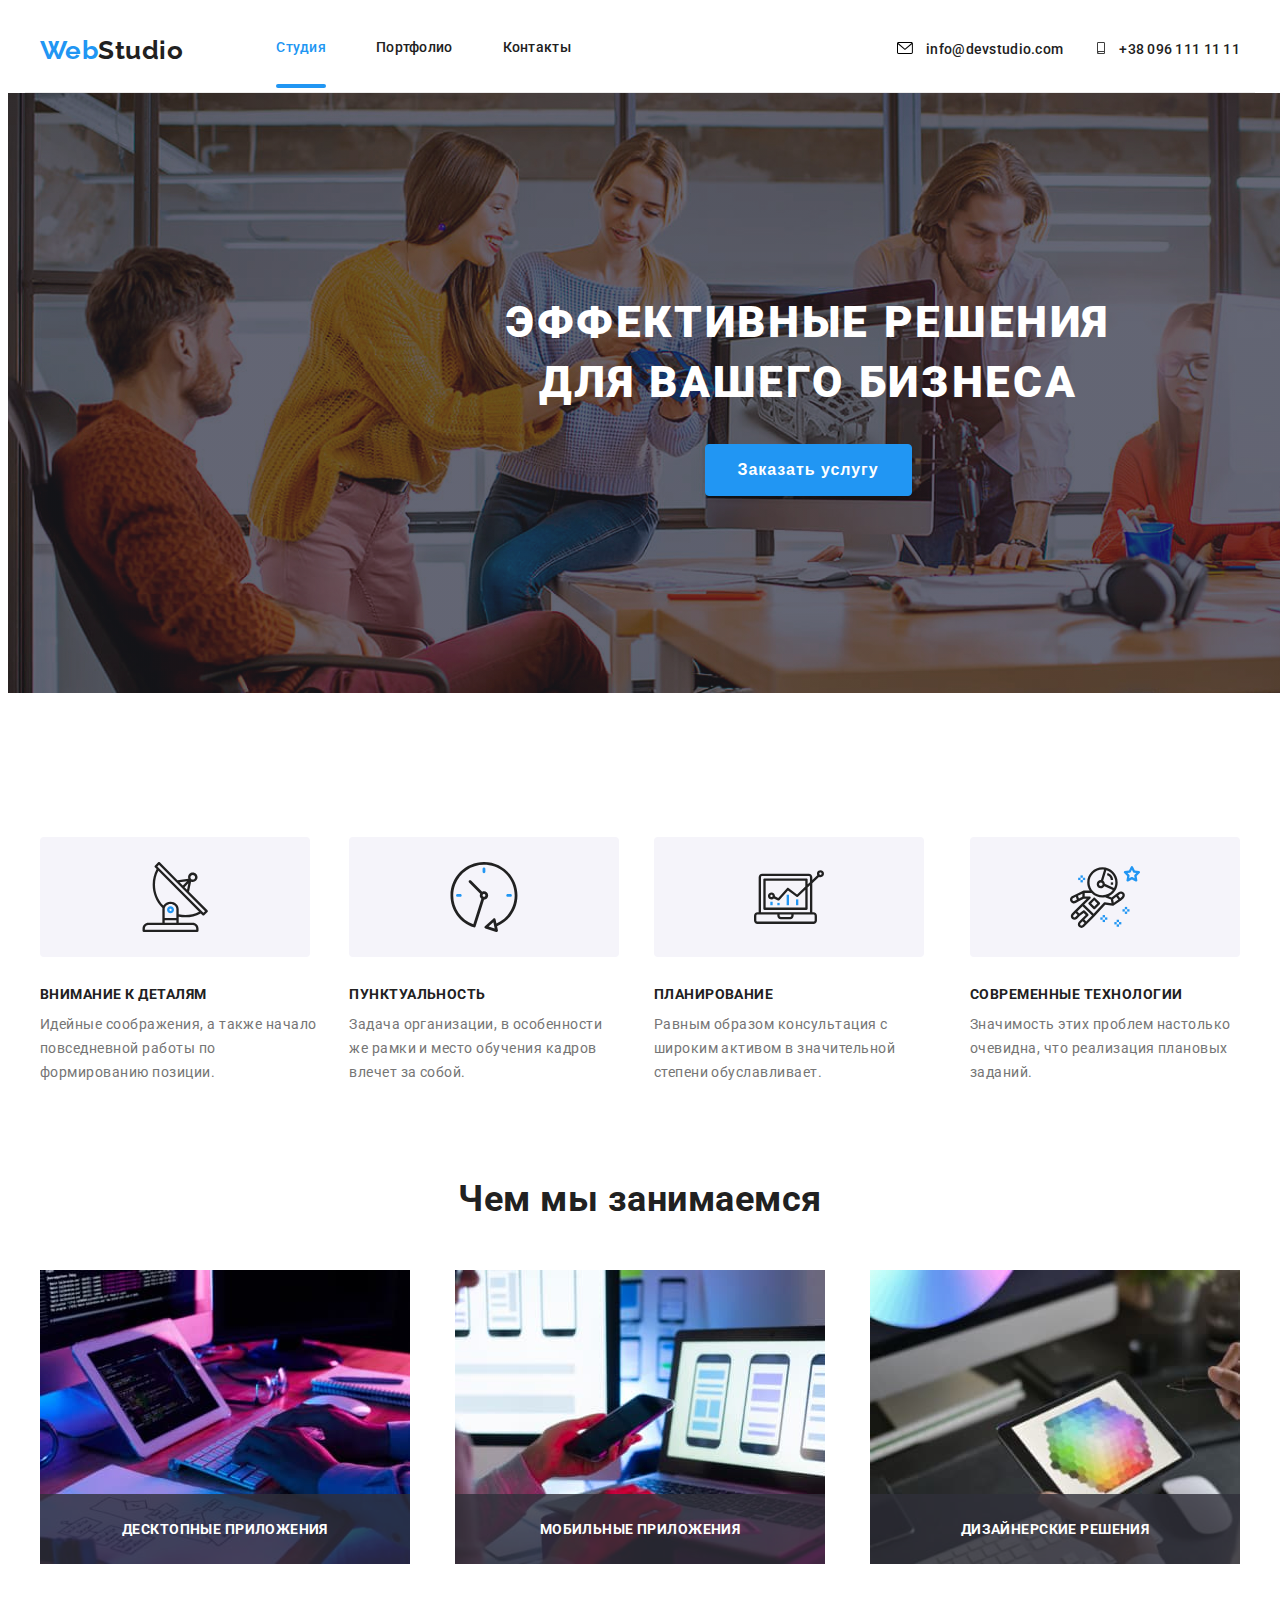
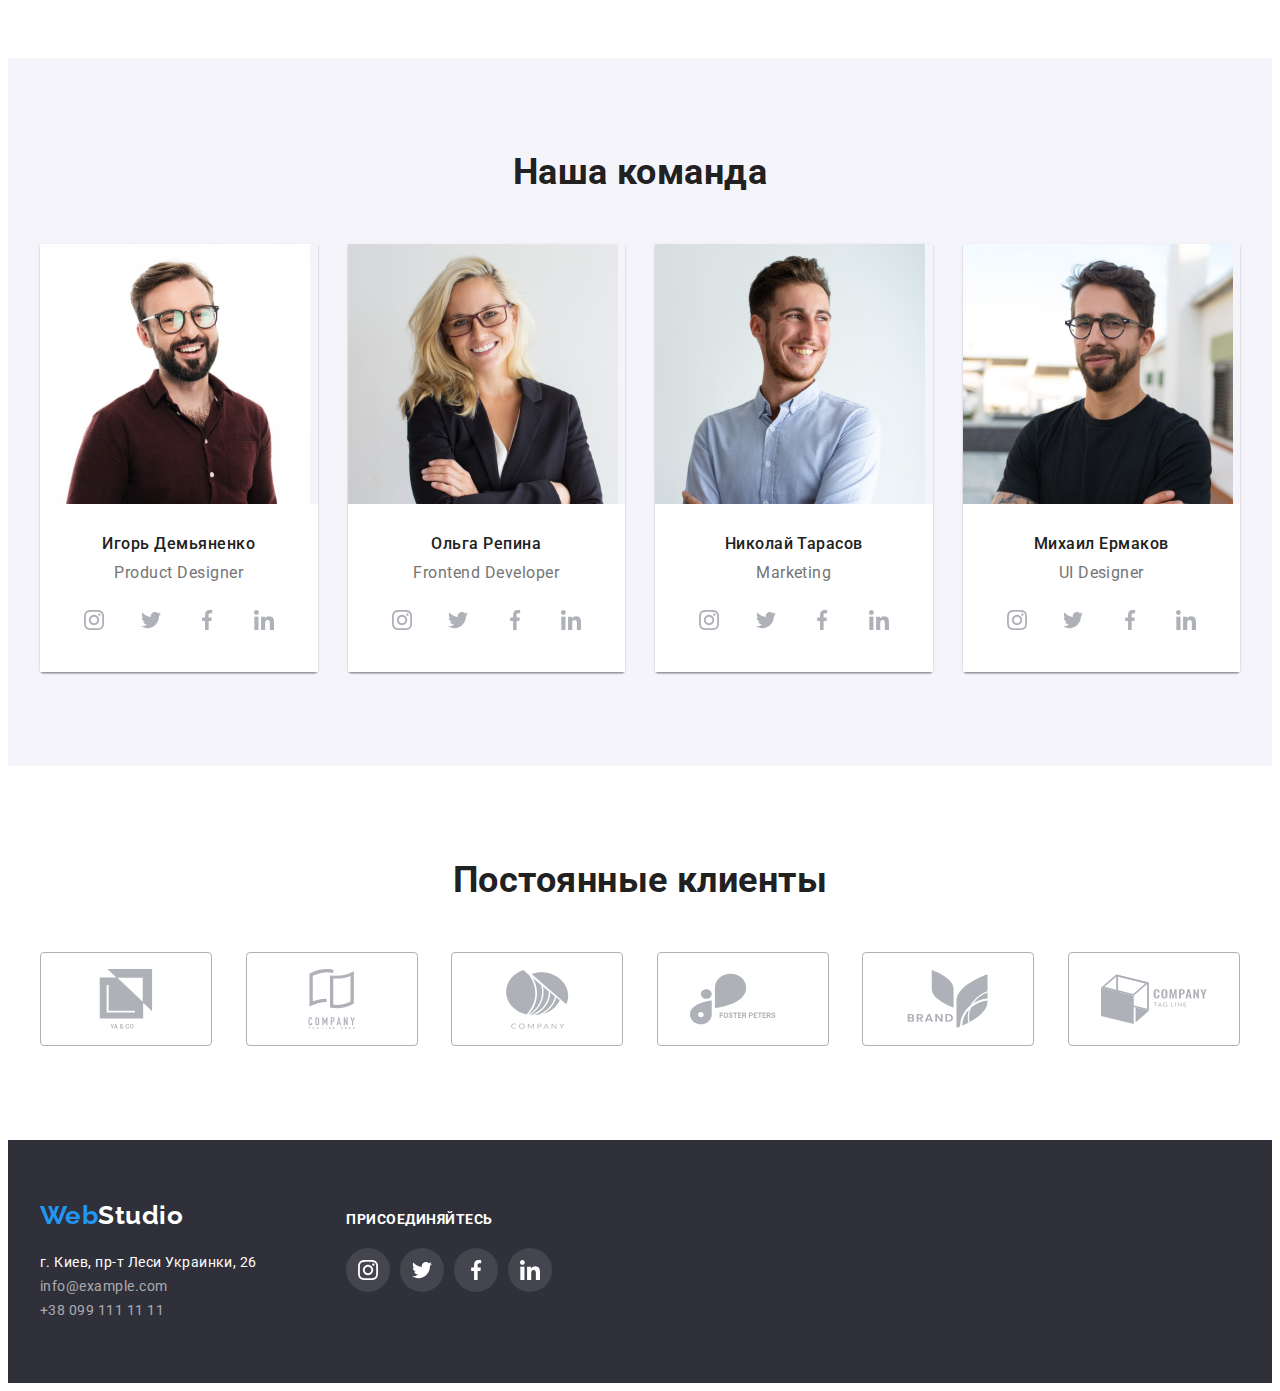
==== index.html @ 172efb6c "Copy previous files and activities section" ====
<!DOCTYPE html>
<html lang="ru">
<head>
    <meta charset="UTF-8">
    <meta http-equiv="X-UA-Compatible" content="IE=edge">
    <meta name="viewport" content="width=device-width, initial-scale=1.0">
    <title>Студия</title>
    <link rel="preconnect" href="https://fonts.gstatic.com">
    <link href="https://fonts.googleapis.com/css2?family=Raleway:wght@700&family=Roboto:wght@400;500;700;900&display=swap" rel="stylesheet">
    <link rel="stylesheet" href="https://cdnjs.cloudflare.com/ajax/libs/modern-normalize/1.0.0/modern-normalize.min.css" integrity="sha512-ISS7cAi1PEhQ8jnbJpJZMd29NlhNj4AWYyLOSp2CE/CsHxTCu+r+t0D2yoJudVrd0/8fTVPUVDzY5Tvli75u/g==" crossorigin="anonymous" />
    <link rel="stylesheet" href="./css/styles.css">
</head>
<body>
    <!-- ========HEADER======== -->
  <header class="head">
      <div class=" header-container container"> 
        <nav class="navigation">
            <a class= "logo link" href="/"><span class="logo-part">Web</span>Studio</a>
                <ul class="list-nav list">
                    <li class="list-nav-item"><a class="list-nav-link link current" href="#">Студия</a></li>
                    <li class="list-nav-item"><a class="list-nav-link link" href="./portfolio.html">Портфолио</a></li>
                    <li class="list-nav-item"><a class="list-nav-link link" href="#">Контакты</a></li>
                </ul>
        </nav>
        <ul class="contacts list">
        <li class="contacts-mail">
            <a class="contacts-link-mail link" href="mailto:info@devstudio.com">
            <svg class="header-icon">
            <use href="./images/icons.svg#icon-envelope"></use>
        </svg> info@devstudio.com
        </a></li>
        <li class="contacts-tel"><a class="contacts-link-tel link" href="tel:+380961111111">
            <svg class="header-icon">
                <use href="./images/icons.svg#icon-smartphone"></use>
            </svg>+38 096 111 11 11
        </a></li>
        </ul>
      </div>
  </header>  
  <main>
    <section class="hero-section section-title">
        <div class="hero-container">
            <h1 class="hero-title">Эффективные решения<br> для вашего бизнеса</h1>
            <button class="hero-button" type="button">Заказать услугу</button>
        </div>
    </section>
<!-- ========ADVANTAGES======== -->
<section class="advantages section">
    <div class="advantages-container container">
        <h2 class="section-title visually-hidden">Преимущества</h2>
        <ul class="advantages-list list">
            <li class="advantages-list-item">
                <div class="advantages-list-container">
                    <svg class="advantages-icon">
                        <use href="./images/icons.svg#icon-antenna"></use>
                    </svg>
                </div>
                <h3 class="advantages-title">Внимание к деталям</h3>
                <p class="advantages-content">
                    Идейные соображения, а также начало повседневной работы по формированию позиции.
                </p>
            </li>
            <li class="advantages-list-item">
                <div class="advantages-list-container">
                    <svg class="advantages-icon">
                        <use href="./images/icons.svg#icon-clock"></use>
                    </svg>
                </div>
                <h3 class="advantages-title">Пунктуальность</h3>
                <p class="advantages-content">
                    Задача организации, в особенности же рамки и место обучения кадров влечет за собой. 
                </p>
            </li>
            <li class="advantages-list-item">
                <div class="advantages-list-container">
                    <svg class="advantages-icon">
                        <use href="./images/icons.svg#icon-diagram"></use>
                    </svg>
                </div>
                <h3 class="advantages-title">Планирование</h3>
                <p class="advantages-content">
                    Равным образом консультация с широким активом в значительной степени обуславливает. 
                </p>
            </li>
            <li class="advantages-list-item">
                <div class="advantages-list-container">
                    <svg class="advantages-icon">
                        <use href="./images/icons.svg#icon-astronaut"></use>
                    </svg>
                </div>
                <h3 class="advantages-title">Современные технологии</h3>
                <p class="advantages-content">
                    Значимость этих проблем настолько очевидна, что реализация плановых заданий.  
                </p>
            </li>
        </ul>
    </div>
</section>
<!-- ========ACTIVITIES======== -->
<section class="activities section">
    <div class="activities-container container">
        <h2 class="section-title">Чем мы занимаемся</h2>
    <ul class="activities-list list">
        <li class="activities-list-item">
            <img src="./images/activities/box1.jpg" alt="Написание программного кода" width="370" height="294">
            <h3 class="activities-list-title">Десктопные приложения</h3>
        </li>
        <li class="activities-list-item">
            <img src="./images/activities/box2.jpg" alt="Работа над стилизацией сайта" width="370" height="294">
            <h3 class="activities-list-title">Мобильные приложения</h3>
        </li>
        <li class="activities-list-item">
            <img src="./images/activities/box3.jpg" alt="Подбор цвета на планшете" width="370" height="294">
            <h3 class="activities-list-title">Дизайнерские решения</h3>
        </li>
    </ul>
    </div>
</section>
<!-- ========TEAM======== -->
<section class="team section">
    <div class="team-container container">
        <h2 class="section-title">Наша команда</h2>
    <ul class="team-list list">
        <li class="team-list-item">
            <img class="team-img" src="./images/team/igor-demyanenko.jpg" alt="Игорь Демьяненко" width="270" height="260">
            <div class="team-card">
                <h3 class="team-title">Игорь Демьяненко</h3>
                <p class="team-description" lang="en">Product Designer</p>
                <ul class="team-social-list list">
                    <li class="team-social-list-item">
                        <a href="" class="team-social-list-link link">
                            <svg class="team-social-list-icon">
                                <use href="./images/icons.svg#icon-instagram"></use>
                            </svg>
                        </a>
                    </li>
                    <li class="team-social-list-item">
                        <a href="" class="team-social-list-link link">
                            <svg class="team-social-list-icon">
                                <use href="./images/icons.svg#icon-twitter"></use>
                            </svg>
                        </a>
                    </li>
                    <li class="team-social-list-item">
                        <a href="" class="team-social-list-link link">
                            <svg class="team-social-list-icon">
                                <use href="./images/icons.svg#icon-facebook"></use>
                            </svg>
                        </a>
                    </li>
                    <li class="team-social-list-item">
                        <a href="" class="team-social-list-link link">
                            <svg class="team-social-list-icon">
                                <use href="./images/icons.svg#icon-linkedin"></use>
                            </svg>
                        </a>
                    </li>
                </ul>
            </div>
        </li>
        <li class="team-list-item">
            <img class="team-img" src="./images/team/olga-repina.jpg" alt="Ольга Репина" width="270" height="260">
            <div class="team-card">
                <h3 class="team-title">Ольга Репина</h3>
                <p class="team-description" lang="en">Frontend Developer</p>
                <ul class="team-social-list list">
                    <li class="team-social-list-item">
                        <a href="" class="team-social-list-link link">
                            <svg class="team-social-list-icon">
                                <use href="./images/icons.svg#icon-instagram"></use>
                            </svg>
                        </a>
                    </li>
                    <li class="team-social-list-item">
                        <a href="" class="team-social-list-link link">
                            <svg class="team-social-list-icon">
                                <use href="./images/icons.svg#icon-twitter"></use>
                            </svg>
                        </a>
                    </li>
                    <li class="team-social-list-item">
                        <a href="" class="team-social-list-link link">
                            <svg class="team-social-list-icon">
                                <use href="./images/icons.svg#icon-facebook"></use>
                            </svg>
                        </a>
                    </li>
                    <li class="team-social-list-item">
                        <a href="" class="team-social-list-link link">
                            <svg class="team-social-list-icon">
                                <use href="./images/icons.svg#icon-linkedin"></use>
                            </svg>
                        </a>
                    </li>
                </ul>
            </div>    
        </li>
        <li class="team-list-item">
            <img class="team-img" src="./images/team/nicolay-tarasov.jpg" alt="Николай Тарасов" width="270" height="260">
            <div class="team-card">
                <h3 class="team-title">Николай Тарасов</h3>
                <p class="team-description" lang="en">Marketing</p>
                <ul class="team-social-list list">
                    <li class="team-social-list-item">
                        <a href="" class="team-social-list-link link">
                            <svg class="team-social-list-icon">
                                <use href="./images/icons.svg#icon-instagram"></use>
                            </svg>
                        </a>
                    </li>
                    <li class="team-social-list-item">
                        <a href="" class="team-social-list-link link">
                            <svg class="team-social-list-icon">
                                <use href="./images/icons.svg#icon-twitter"></use>
                            </svg>
                        </a>
                    </li>
                    <li class="team-social-list-item">
                        <a href="" class="team-social-list-link link">
                            <svg class="team-social-list-icon">
                                <use href="./images/icons.svg#icon-facebook"></use>
                            </svg>
                        </a>
                    </li>
                    <li class="team-social-list-item">
                        <a href="" class="team-social-list-link link">
                            <svg class="team-social-list-icon">
                                <use href="./images/icons.svg#icon-linkedin"></use>
                            </svg>
                        </a>
                    </li>
                </ul>
            </div>    
        </li>
        <li class="team-list-item">
            <img class="team-img" src="./images/team/mihail-ermakov.jpg" alt="Михаил Ермаков" width="270" height="260">
            <div class="team-card">
                <h3 class="team-title">Михаил Ермаков</h3>
                <p class="team-description" lang="en">UI Designer</p>
                <ul class="team-social-list list">
                    <li class="team-social-list-item">
                        <a href="" class="team-social-list-link link">
                            <svg class="team-social-list-icon">
                                <use href="./images/icons.svg#icon-instagram"></use>
                            </svg>
                        </a>
                    </li>
                    <li class="team-social-list-item">
                        <a href="" class="team-social-list-link link">
                            <svg class="team-social-list-icon">
                                <use href="./images/icons.svg#icon-twitter"></use>
                            </svg>
                        </a>
                    </li>
                    <li class="team-social-list-item">
                        <a href="" class="team-social-list-link link">
                            <svg class="team-social-list-icon">
                                <use href="./images/icons.svg#icon-facebook"></use>
                            </svg>
                        </a>
                    </li>
                    <li class="team-social-list-item">
                        <a href="" class="team-social-list-link link">
                            <svg class="team-social-list-icon">
                                <use href="./images/icons.svg#icon-linkedin"></use>
                            </svg>
                        </a>
                    </li>
                </ul>
            </div>   
        </li>
    </ul>
    </div>
</section>
<!-- ========CUSTOMERS======== -->
<section class="customers section">
    <div class="customers-container container">
        <h2 class="section-title">Постоянные клиенты</h2>
        <ul class="customers-list list">
            <li class="customers-list-item">
                <a class="customers-list-link link" href="">
                    <svg class="customers-icon">
                        <use href="./images/icons.svg#icon-yaco"></use>
                    </svg>
                </a>
            </li>
            <li class="customers-list-item">
                <a class="customers-list-link link" href="">
                    <svg class="customers-icon">
                        <use href="./images/icons.svg#icon-company"></use>
                    </svg>
                </a>
            </li>
            <li class="customers-list-item">
                <a class="customers-list-link link" href="">
                    <svg class="customers-icon">
                        <use href="./images/icons.svg#icon-second-company"></use>
                    </svg>
                </a>
            </li>
            <li class="customers-list-item">
                <a class="customers-list-link link" href="">
                    <svg class="customers-icon">
                        <use href="./images/icons.svg#icon-foster-peters"></use>
                    </svg>
                </a>
            </li>
            <li class="customers-list-item">
                <a class="customers-list-link link" href="">
                    <svg class="customers-icon">
                        <use href="./images/icons.svg#icon-brand"></use>
                    </svg>
                </a>
            </li>
            <li class="customers-list-item">
                <a class="customers-list-link link" href="">
                    <svg class="customers-icon">
                        <use href="./images/icons.svg#icon-fifth-company"></use>
                    </svg>
                </a>
            </li>
        </ul>
    </div>
</section>
  </main>
  <!-- ========FOOTER======== -->
<footer class="footer">
    <div class="footer-container container">
        <div class="footer-address">
            <a class="logo link" href="/"><span class="logo-part">Web</span>Studio</a>
        <address >
            <ul class="footer-list list">
            <li class="footer-list-item"><a class="footer-link link" href="https://goo.gl/maps/XbboEhRKCto5ykin6" target="_blank" rel="noopener noreferrer">г. Киев, пр-т Леси Украинки, 26</a></li>
            <li class="footer-list-item"><a class="footer-link-mail link" href="mailto:info@example.com">info@example.com</a></li>
            <li class="footer-list-item"><a class="footer-link-tel link" href="tel:+380991111111">+38 099 111 11 11</a></li>
            </ul>
        </address>
        </div>
        <div class="footer-social-list-container">
            <h2 class="footer-social-list-title">Присоединяйтесь</h2>
            <ul class="footer-social-list list">
                <li class="footer-social-list-item">
                    <a href="" class="footer-social-list-link">
                        <svg class="social-link-icon">
                            <use href="./images/icons.svg#icon-instagram"></use>
                        </svg>
                    </a>
                </li>
                <li class="footer-social-list-item">
                    <a href="" class="footer-social-list-link">
                        <svg class="social-link-icon">
                            <use href="./images/icons.svg#icon-twitter"></use>
                        </svg>
                    </a>
                </li>
                <li class="footer-social-list-item">
                    <a href="" class="footer-social-list-link">
                        <svg class="social-link-icon">
                            <use href="./images/icons.svg#icon-facebook"></use>
                        </svg>
                    </a>
                </li>
                <li class="footer-social-list-item">
                    <a href="" class="footer-social-list-link">
                        <svg class="social-link-icon">
                            <use href="./images/icons.svg#icon-linkedin"></use>
                        </svg>
                    </a>
                </li>
            </ul>
        </div>
    </div>
</footer>
</body>
</html>
---- css/styles.css ----
/* ========RESET======== */
h1,
h2,
h3,
h4,
h5,
h6,
p {
  margin-top: 0;
  margin-bottom: 0;
}

ul,
ol {
  margin-top: 0;
  margin-bottom: 0;
  padding-left: 0;
}

img {
  display: block;
}
/* ========BODY======== */
body {
    font-family: 'Roboto', sans-serif;
    color: var(--main-text-color);
    letter-spacing: 0.03em;
}
/* ========VARIABLES======== */
:root {
    --brand-color: #2196F3;
    --main-text-color: #212121;
    --additional-text-color: #757575;
    --main-background-color: #FFFFFF;
    --additional-background-color: #F5F4FA;
    --temporary-background-color: #2F303A;
}

/* ========COMPONENTS======== */
.container {
    width: 1200px;
    margin: 0 auto;
    padding: 0px 15px;
}
.link {
    text-decoration: none;
    color: var(--main-text-color);
}
.list {
    list-style: none;
}
.section:not(.activities) {
    padding-top: 94px;
    padding-bottom: 94px;
}
.section-title {
    font-weight: 700;
    font-size: 36px;
    line-height: 1.16;
    color: var(--main-text-color);
    text-align: center;
}
.projects-title {
    font-size: 18px;
    line-height: 2;
    letter-spacing: 0.06em;
    color: var(--main-text-color);
}
.projects-description {
    font-size: 16px;
    line-height: 1.88;
    color: var(--additional-text-color);
}
/* ========END COMPONENTS======== */

/* ========HEADER======== */

.logo {
    font-family: Raleway, sans-serif;
    font-weight: 700;
    font-size: 26px;
    line-height: 1.19;
    color: var(--main-text-color);
    cursor: pointer;

    margin-right: 93px;
}
.logo-part {
    color: var(--brand-color);
}
.navigation{
display: flex;
align-items: center;
}
.list-nav{
    display: flex;
    min-width: 294px;
    padding: 32px 0px;
}
.list-nav-item .current::after {
   content: "";
   display: block;
   width: auto;
   height: 4px;
   border-radius: 2px;
   position: relative;
   top: 28px;
   background-color: var(--brand-color);

}
.list-nav-item:not(:last-child) {
    margin-right: 50px;
}
.list-nav .current {
    color: var(--brand-color);
}
.list-nav,
.contacts {
    font-weight: 500;
    font-size: 14px;
    line-height: 1.14;
    letter-spacing: 0.02em;
}
.list-nav-link:hover,
.list-nav-link:focus {
    color:var(--brand-color);
}
.header-icon{
    width: 16px;
    height: 12px;
    margin-right: 10px;
}
.contacts{
    display: flex;
}
.contacts-mail{
    margin-right: 30px;
}
.contacts-link-mail:hover,   
.contacts-link-mail:focus, 
.header-icon:hover,
.header-icon:focus {
    color:var(--brand-color);
    fill: var(--brand-color);
}
.contacts-link-tel:hover,   
.contacts-link-tel:focus, 
.header-icon:hover,
.header-icon:focus {
    color:var(--brand-color);
    fill: var(--brand-color);
}
.header-container{
    display: flex;
    align-items: center;
    justify-content: space-between;
    border-bottom: 1px solid #ECECEC;
}
/* ========END HEADER======== */

/* ========HERO======== */
.hero-section{
    margin: 0 auto;
    width: 1600px;
    height: 600px;
    background-color: #C4C4C4;
    background-image: linear-gradient(
        rgba(47, 48, 58, 0.4),
        rgba(47, 48, 58, 0.4)
    ),
    url("../images/Img-hero.jpg");
    background-size: cover;
}
.hero-title {
    font-weight: 900;
    font-size: 44px;
    line-height: 1.36;
    letter-spacing: 0.06em;
    text-transform: uppercase;
    color: var(--main-background-color);
    margin-bottom: 30px;
}
.hero-button {
    font-weight: 700;
    font-size: 16px;
    line-height: 1.87;
    text-align: center;
    letter-spacing: 0.06em;
    background: var(--brand-color);
    box-shadow: 0px 4px 4px rgba(0, 0, 0, 0.15);
    border: 1px solid;
    border-color: var(--brand-color);
    border-radius: 4px;
    padding: 10px 32px;
    color: var(--main-background-color);
    cursor: pointer;
}
.hero-container {
    padding-top: 200px;
    padding-bottom: 200px;
}
/* ========END HERO======== */

/* ========ADVANTAGES======== */
.visually-hidden {
    position: absolute;
    width: 1px;
    height: 1px;
    margin: -1px;
    border: 0;
    padding: 0;
    
    white-space: nowrap;
    clip-path: inset(100%);
    clip: rect(0 0 0 0);
    overflow: hidden;
  }
.advantages-list-container {
    display: flex;
    width: 270px;
    height: 120px;
    justify-content: center;
    align-items: center;
    margin-bottom: 30px;
    background-color: #F5F4FA;
    border-radius: 4px;
}
.advantages-icon {
    width: 70px;
    height: 70px;
}
.advantages-title {
    font-weight: 700;
    font-size: 14px;
    line-height: 1.14;
    text-transform: uppercase;
    margin-bottom: 10px;
    color: var(--main-text-color);
}
.advantages-content {
    font-size: 14px;
    line-height: 1.71;
    color: var(--additional-text-color);
}
.advantages-list {
    display: flex;
}
.advantages-list-item:not(:last-child) {
    margin-right: 30px;
}
/* ======== END ADVANTAGES======== */

/* ========ACTIVITIES======== */
.activities {
    padding-bottom: 94px;
}
.activities-list {
    display: flex;
    justify-content: space-between;
    margin-top: 50px;
}
.activities-list-item {
    position: relative;
}
.activities-list-title {
    text-align: center;
    text-transform: uppercase;
    padding-top: 27px;
    padding-bottom: 27px;
    font-weight: 700;
    font-size: 14px;
    line-height: 1.17;
    letter-spacing: 0.03em;

    position: absolute;
    bottom: 0px;
    left: 0px;
    right: 0px;

    background-color: rgba(47, 48, 58, 0.8);
    color: var(--main-background-color);
}
/* ========END ACTIVITIES======== */

/* ========TEAM======== */
.team {
    background-color: var(--additional-background-color);
}
.team-list {
    display: flex;
    flex-wrap: wrap;
    margin-top: -30px;
    margin-left: -30px;
}
.team-list-item {
    margin-top: 30px;
    margin-left: 30px;
    flex-basis: calc((100% - 120px) / 4);
    box-shadow: 0px 1px 3px rgba(0, 0, 0, 0.12), 0px 1px 1px rgba(0, 0, 0, 0.14), 0px 2px 1px rgba(0, 0, 0, 0.2);
    border-radius: 0px 0px 4px 4px;
}
.team-card {
    text-align: center;
    padding-left: 32px;
    padding-right: 32px;
    background-color: var(--main-background-color);
}
.team-title {
    font-weight: 500;
    font-size: 16px;
    line-height: 1.19;
    color: var(--main-text-color);
    padding-top: 30px;
    margin-bottom: 10px;
}
.team-description {
    font-size: 16px;
    line-height: 1.19;
    color: var(--additional-text-color);
    margin-bottom: 16px;
}
.team-social-list {
    display: flex;
    justify-content: space-between;
    padding-bottom: 30px;
}
.team-social-list-link {
    display: flex;
    justify-content: center;
    align-items: center;
    width: 44px;
    height: 44px;
    background-color: transparent;
    border-radius: 50%;
}
.team-social-list-link:hover,
.team-social-list-link:focus {
    background-color: var(--brand-color);
}
.team-social-list-link:hover .team-social-list-icon,
.team-social-list-link:focus .team-social-list-icon{
    fill: var(--main-background-color);
}
.team-social-list-icon {
    width: 20px;
    height: 20px;
    fill: #AFB1B8;
}

.section-title {
    margin-bottom: 50px;
}
/* ========END TEAM======== */

/* ========CUSTOMERS======== */
.customers-list {
    display: flex;
    justify-content: space-between;
}
.customers-list-link {
    display: flex;
    width: 170px;
    height: 92px;
    justify-content: center;
    align-items: center;
    border: 1px solid #AFB1B8;
    border-radius: 4px;
}
.customers-list-link:hover,
.customers-list-link:focus {
    border: 1px solid var(--brand-color);
}
.customers-list-link:hover .customers-icon,
.customers-list-link:focus .customers-icon {
    fill: var(--brand-color);
}
.customers-icon {
    width: 106px;
    height: 60px;
    fill: #AFB1B8;
}
/* ========END CUSTOMERS======== */

/* ========PORTFOLIO======== */
.filter {
    display: flex;
    justify-content: center;
    margin-bottom: 50px;
}
.filter-buttons {
    font-family: inherit;
    font-style: normal;
    font-weight: 500;
    font-size: 16px;
    line-height: 1.62;
    text-align: center;
    letter-spacing: 0.03em;
    background-color: var(--additional-background-color);
    color: var(--main-text-color);
    padding: 6px 22px;
    border-radius: 4px;
    border: 1px transparent;
}
.filter-buttons:not(:last-child) {
    margin-right: 8px;
}
.filter-buttons:hover,
.filter-buttons:focus { 
    background-color: var(--brand-color);
    color:var(--main-background-color); 
    box-shadow: 0px 3px 1px rgba(0, 0, 0, 0.1), 0px 1px 2px rgba(0, 0, 0, 0.08), 0px 2px 2px rgba(0, 0, 0, 0.12);
    border-radius: 4px;
}
.projects:hover,
.projects:focus {
    box-shadow: 0px 1px 1px rgba(0, 0, 0, 0.12), 0px 4px 4px rgba(0, 0, 0, 0.06), 1px 4px 6px rgba(0, 0, 0, 0.16);
}
.projects-card {
    padding: 20px 24px;
    background: var(--main-background-color);
    border: 1px solid #EEEEEE;
}
.projects-title {
    margin-bottom: 4px;
}
.all {
    display: flex;
    flex-wrap: wrap;
    margin-top: -30px;
    margin-left: -30px;
}
.all-item {
    margin-top: 30px;
    margin-left: 30px;
    flex-basis: calc((100% - 90px) / 3);
}
/* ========END PORTFOLIO======== */

/* ========FOOTER======== */
.footer-address {
    margin-right: 70px;
}
.footer .logo {
    color: var(--main-background-color);
}
.footer-list {
    margin-top: 20px;
}
.footer-link {
    color: var(--main-background-color);
    font-size: 14px;
    font-style: normal;
    line-height: 1.71;
}
.footer-link:hover,
.footer-link:focus {
    color:var(--brand-color);
}
.footer-link-mail,
.footer-link-tel {
    font-style: normal;
    font-size: 14px;
    line-height: 1.71;
    color: rgba(255, 255, 255, 0.6);
}
.footer {
    background-color: var(--temporary-background-color);
}
.footer-container {
    display: flex;
    align-items: baseline;
    padding-top: 60px;
    padding-bottom: 60px;
}
.footer-social-list-container {
    width: 206px;
    height: 80px;
}
.footer-social-list-title {
    font-style: normal;
    font-weight: 700;
    font-size: 14px;
    line-height: 1.14;
    text-transform: uppercase;
    margin-bottom: 20px;
    color: #FFFFFF;

}
.footer-social-list {
    display: flex;
    justify-content: space-between;
}
.footer-social-list-link {
    display: flex;
    justify-content: center;
    align-items: center;
    width: 44px;
    height: 44px;
    border-radius: 50%;
    background-color: rgba(255, 255, 255, 0.1);
}
.social-link-icon {
    width: 20px;
    height: 20px;
    fill: var(--main-background-color);
}
.footer-social-list-link:hover,
.footer-social-list-link:focus {
    background-color: var(--brand-color);
}
.footer-social-list-link:hover .social-link-icon,
.footer-social-list-link:focus .social-link-icon {
    fill: var(--main-background-color);
}
/* ========END FOOTER======== */
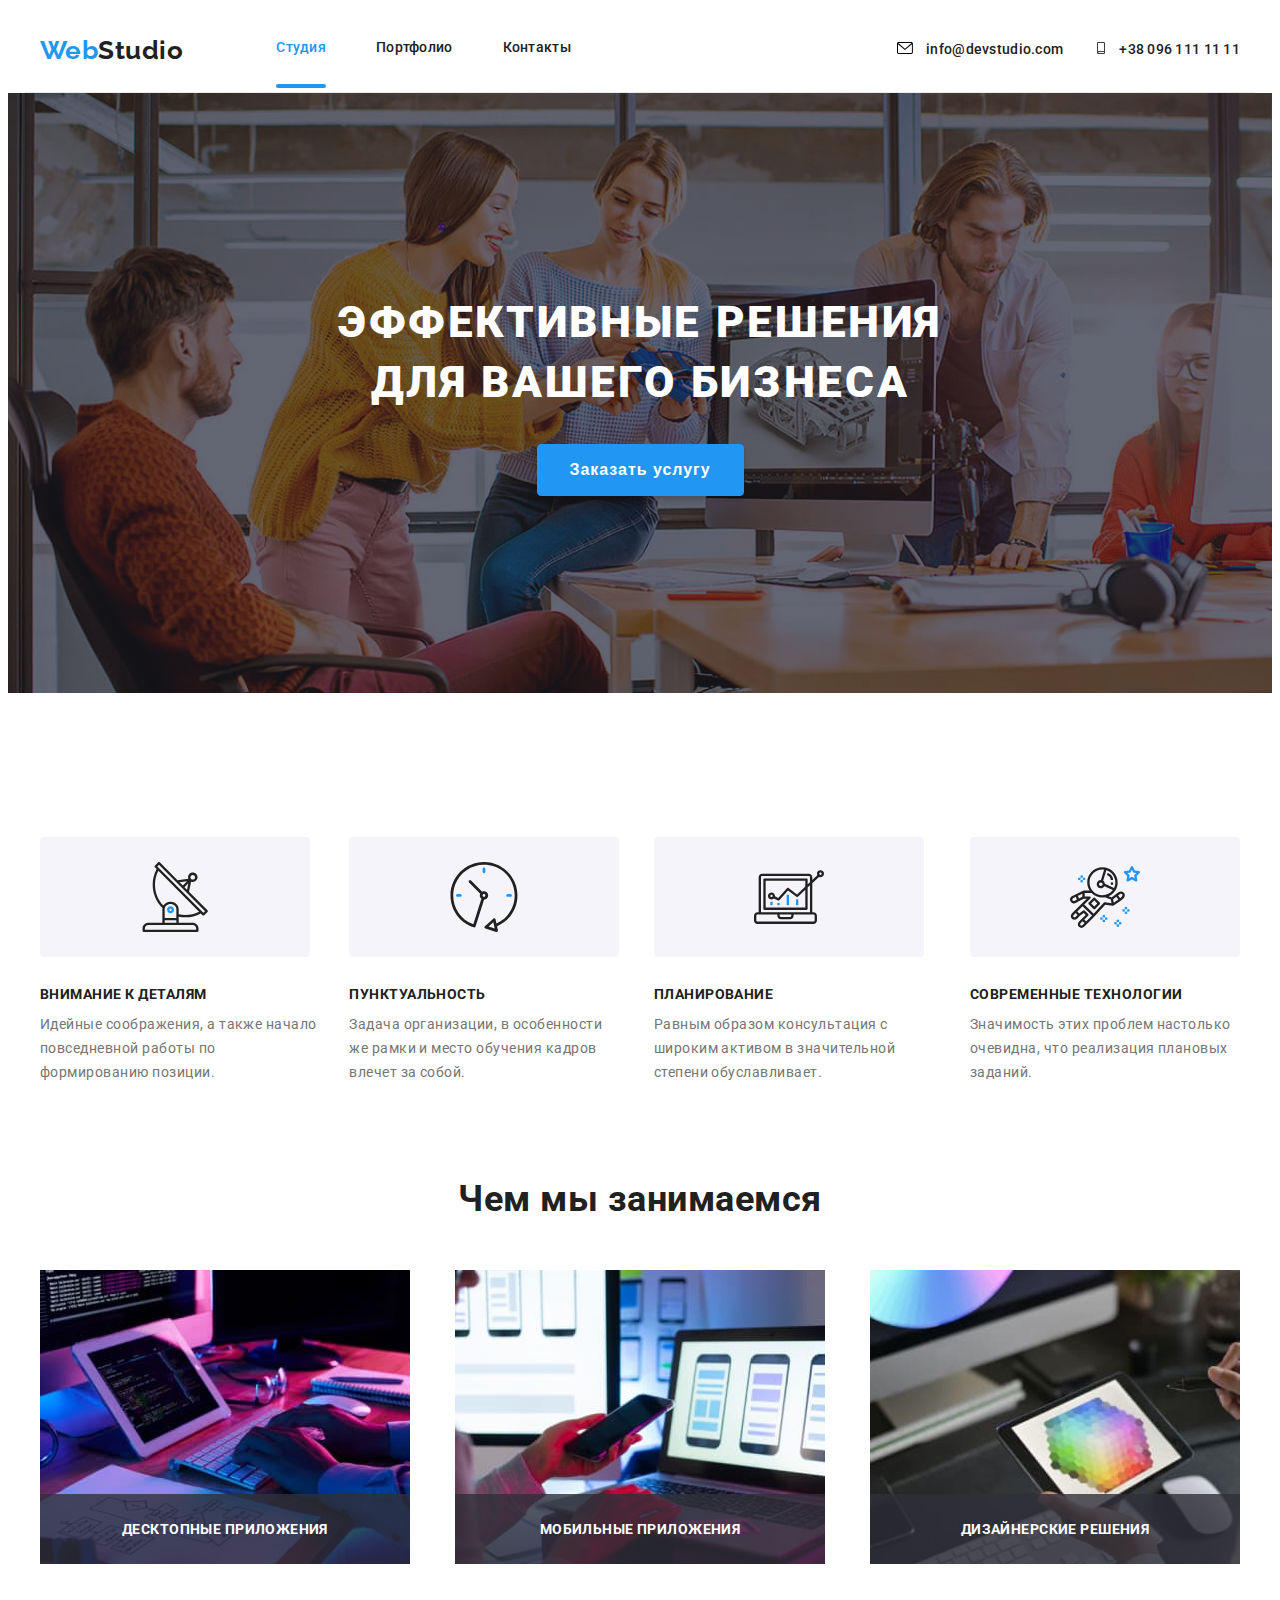
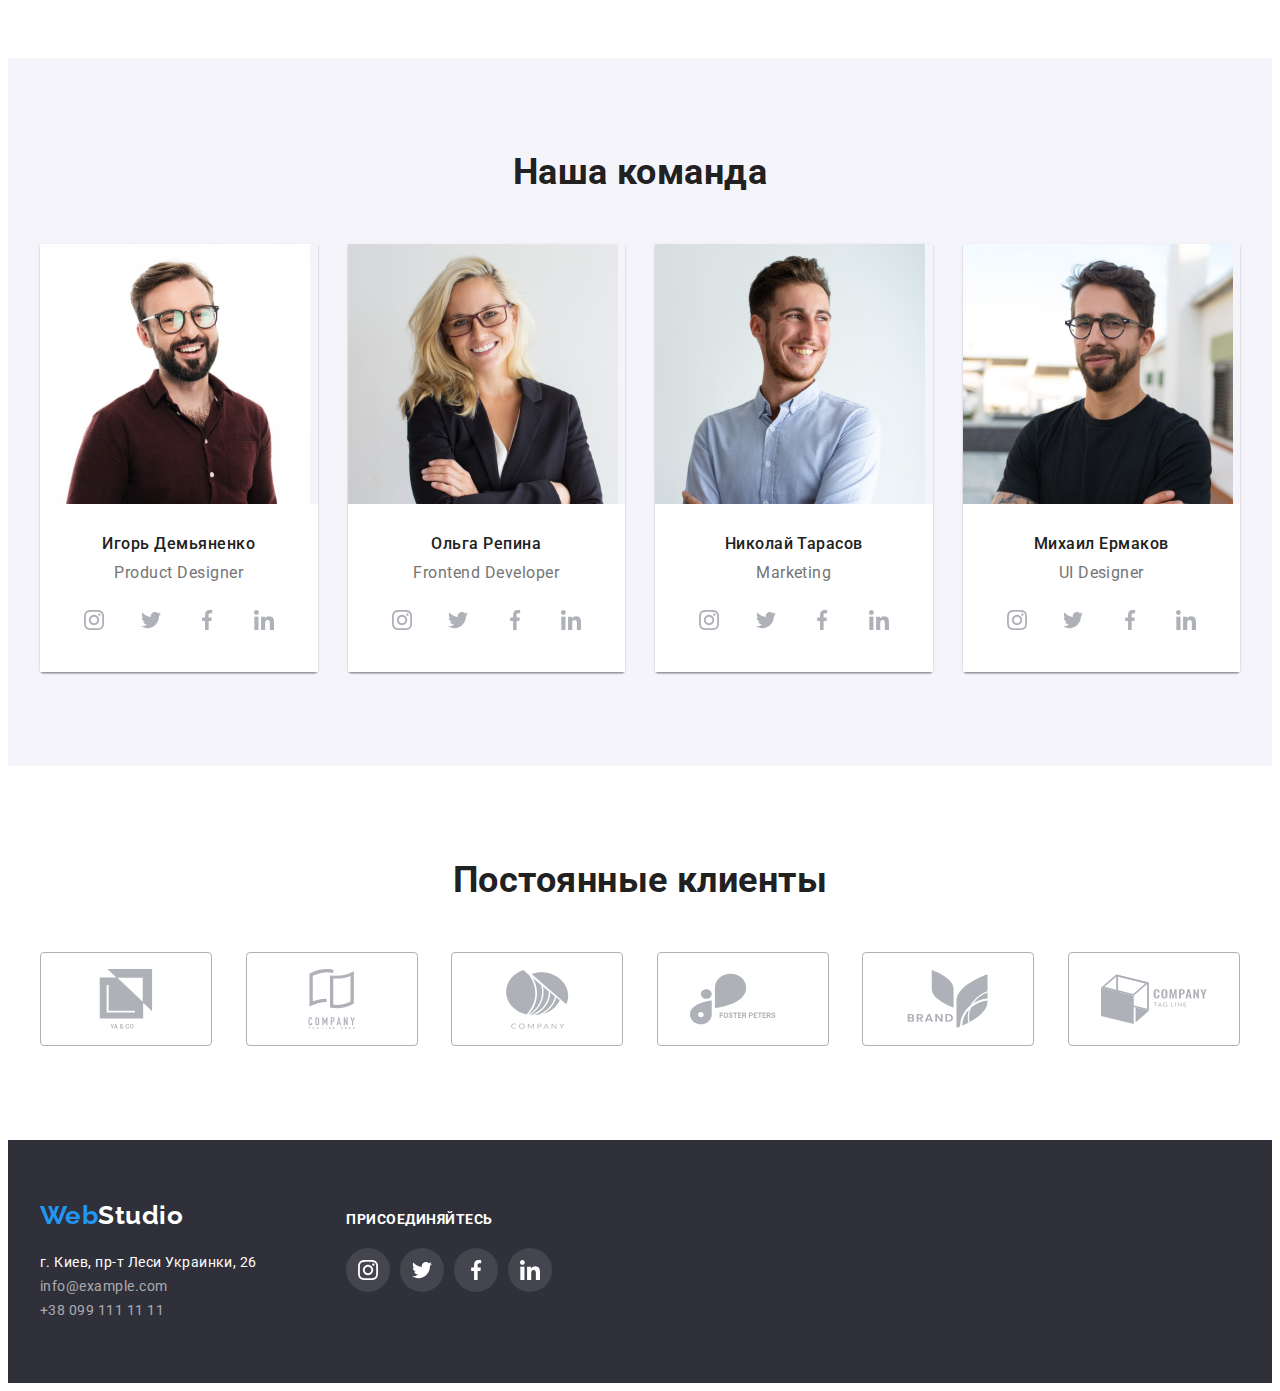
==== commit a591e4c2: "overlay" ====
--- a/index.html
+++ b/index.html
@@ -38,6 +38,7 @@
       </div>
   </header>  
   <main>
+<!-- ========HERO======== -->
     <section class="hero-section section-title">
         <div class="hero-container">
             <h1 class="hero-title">Эффективные решения<br> для вашего бизнеса</h1>
--- a/css/styles.css
+++ b/css/styles.css
@@ -121,6 +121,11 @@
     line-height: 1.14;
     letter-spacing: 0.02em;
 }
+.list-nav-link {
+    transition-property: color;
+    transition-duration: 250ms;
+    transition-timing-function: cubic-bezier(0.4, 0, 0.2, 1);
+}
 .list-nav-link:hover,
 .list-nav-link:focus {
     color:var(--brand-color);
@@ -135,6 +140,11 @@
 }
 .contacts-mail{
     margin-right: 30px;
+}
+.contacts-link-mail, .contacts-link-tel {
+    transition-property: color, fill;
+    transition-duration: 250ms;
+    transition-timing-function: cubic-bezier(0.4, 0, 0.2, 1);
 }
 .contacts-link-mail:hover,   
 .contacts-link-mail:focus, 
@@ -161,7 +171,7 @@
 /* ========HERO======== */
 .hero-section{
     margin: 0 auto;
-    width: 1600px;
+    max-width: 1600px;
     height: 600px;
     background-color: #C4C4C4;
     background-image: linear-gradient(
@@ -332,6 +342,10 @@
     height: 44px;
     background-color: transparent;
     border-radius: 50%;
+
+    transition-property: background-color;
+    transition-duration: 250ms;
+    transition-timing-function: cubic-bezier(0.4, 0, 0.2, 1);
 }
 .team-social-list-link:hover,
 .team-social-list-link:focus {
@@ -345,6 +359,10 @@
     width: 20px;
     height: 20px;
     fill: #AFB1B8;
+
+    transition-property: fill;
+    transition-duration: 250ms;
+    transition-timing-function: cubic-bezier(0.4, 0, 0.2, 1);    
 }
 
 .section-title {
@@ -365,6 +383,10 @@
     align-items: center;
     border: 1px solid #AFB1B8;
     border-radius: 4px;
+
+    transition-property: border;
+    transition-duration: 250ms;
+    transition-timing-function: cubic-bezier(0.4, 0, 0.2, 1);
 }
 .customers-list-link:hover,
 .customers-list-link:focus {
@@ -378,6 +400,10 @@
     width: 106px;
     height: 60px;
     fill: #AFB1B8;
+
+    transition-property: fill;
+    transition-duration: 250ms;
+    transition-timing-function: cubic-bezier(0.4, 0, 0.2, 1);
 }
 /* ========END CUSTOMERS======== */
 
@@ -400,6 +426,10 @@
     padding: 6px 22px;
     border-radius: 4px;
     border: 1px transparent;
+
+    transition-property: background-color, color, box-shadow, border-radius;
+    transition-duration: 250ms;
+    transition-timing-function: cubic-bezier(0.4, 0, 0.2, 1);
 }
 .filter-buttons:not(:last-child) {
     margin-right: 8px;
@@ -411,9 +441,22 @@
     box-shadow: 0px 3px 1px rgba(0, 0, 0, 0.1), 0px 1px 2px rgba(0, 0, 0, 0.08), 0px 2px 2px rgba(0, 0, 0, 0.12);
     border-radius: 4px;
 }
+.projects {
+    transition-property: box-shadow;
+    transition-duration: 250ms;
+    transition-timing-function: cubic-bezier(0.4, 0, 0.2, 1);
+}
+.projects-image-wrapper {
+    position: relative;
+    overflow: hidden;
+}
 .projects:hover,
 .projects:focus {
     box-shadow: 0px 1px 1px rgba(0, 0, 0, 0.12), 0px 4px 4px rgba(0, 0, 0, 0.06), 1px 4px 6px rgba(0, 0, 0, 0.16);
+}
+.projects-link:hover .overlay,
+.projects-link:focus .overlay {
+    transform: translateY(0%);
 }
 .projects-card {
     padding: 20px 24px;
@@ -434,6 +477,25 @@
     margin-left: 30px;
     flex-basis: calc((100% - 90px) / 3);
 }
+.overlay {
+    display: flex;
+    justify-content: center;
+    align-items: center;
+    padding: 24px;
+    color: var(--main-background-color);
+    position: absolute;
+    width: 100%;
+    height: 100%;
+    top: 0;
+    left: 0;
+    transform: translateY(100%);
+    overflow: auto;
+    transition-property: transform;
+    transition-duration: 250ms;
+    transition-timing-function: cubic-bezier(0.4, 0, 0.2, 1);
+    background-color: rgba(33, 150, 243, 0.9);
+}
+
 /* ========END PORTFOLIO======== */
 
 /* ========FOOTER======== */
@@ -451,6 +513,10 @@
     font-size: 14px;
     font-style: normal;
     line-height: 1.71;
+
+    transition-property: color;
+    transition-duration: 250ms;
+    transition-timing-function: cubic-bezier(0.4, 0, 0.2, 1);
 }
 .footer-link:hover,
 .footer-link:focus {
@@ -498,6 +564,10 @@
     height: 44px;
     border-radius: 50%;
     background-color: rgba(255, 255, 255, 0.1);
+    
+    transition-property: background-color;
+    transition-duration: 250ms;
+    transition-timing-function: cubic-bezier(0.4, 0, 0.2, 1);
 }
 .social-link-icon {
     width: 20px;
